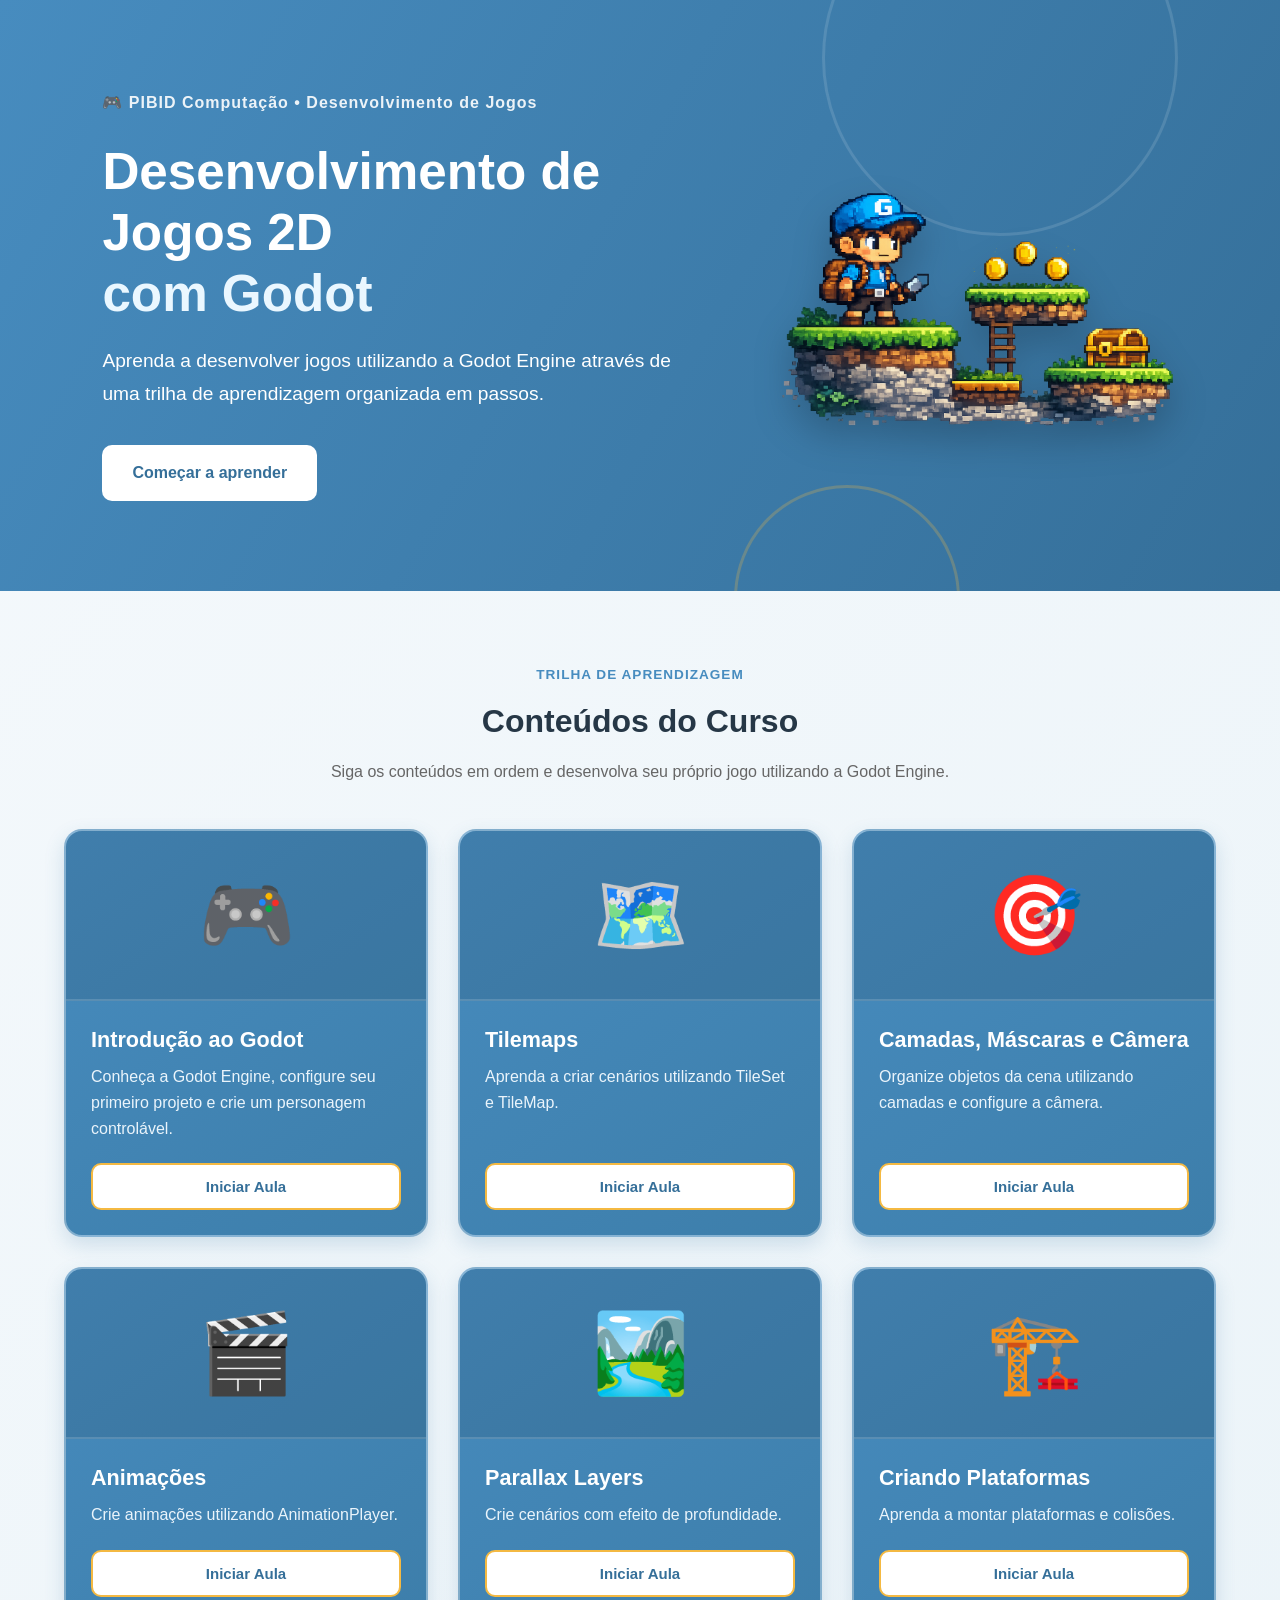
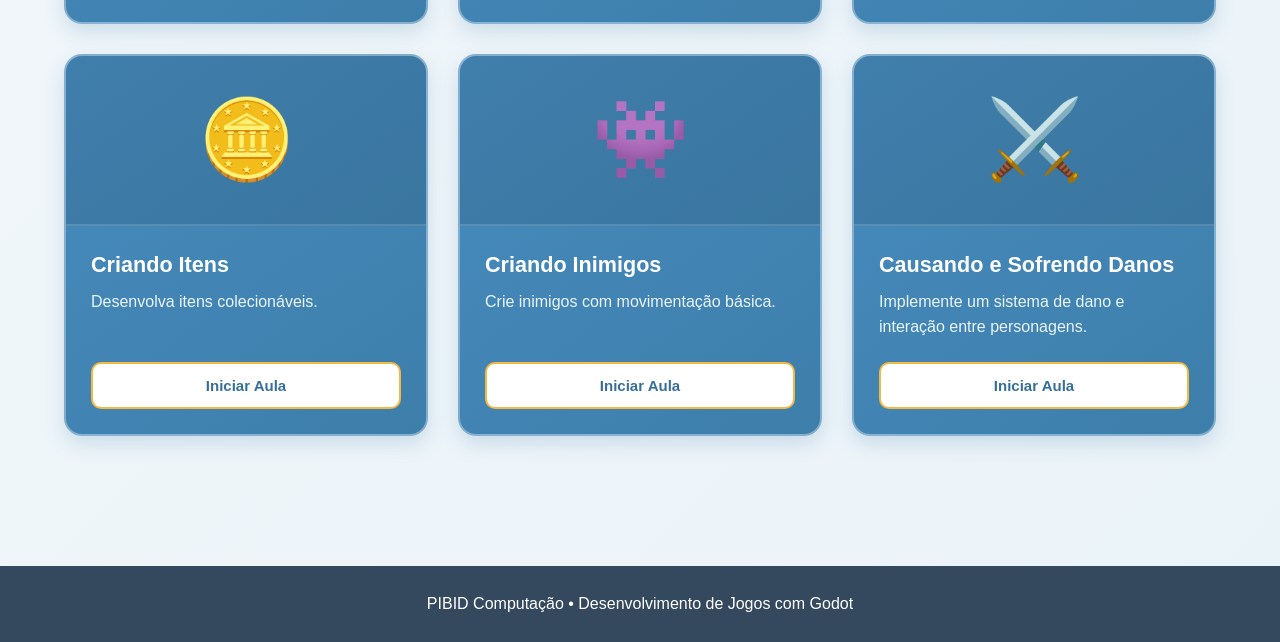
==== index.html @ dbb88f2e "feat: criação da estrutura inicial do site" ====
<!DOCTYPE html>
<html lang="pt-BR">

<head>

    <meta charset="UTF-8">

    <meta name="viewport" content="width=device-width, initial-scale=1.0">

    <title>Curso Godot - PIBID</title>

    <link rel="stylesheet" href="css/style.css">

</head>


<body>


    <!-- ==========================
         CABEÇALHO
    =========================== -->

    <header class="hero">

        <div class="hero-content">


            <span class="hero-tag">
                🎮 PIBID Computação • Desenvolvimento de Jogos
            </span>


            <h1>

                Desenvolvimento de Jogos 2D

                <span>com Godot</span>

            </h1>


            <p>

                Aprenda a desenvolver jogos utilizando a Godot Engine
                através de uma trilha de aprendizagem organizada em passos.

            </p>


            <a href="#conteudos" class="btn">

                Começar a aprender

            </a>


        </div>

        <div class="hero-image">

            <img
                src="assets\imagens\ícone_cabeçalho.png"
                alt="Personagem de um jogo 2D">

        </div>        

    </header>



    <!-- ==========================
         CONTEÚDOS
    =========================== -->

    <main class="container">


        <section id="conteudos">


            <div class="section-header">

                <span class="section-tag">
                    TRILHA DE APRENDIZAGEM
                </span>


                <h2>

                    Conteúdos do Curso

                </h2>


                <p>

                    Siga os conteúdos em ordem e desenvolva seu próprio jogo
                    utilizando a Godot Engine.

                </p>

            </div>



            <div id="cards" class="cards">

                <!-- Cards criados pelo JavaScript -->

            </div>


        </section>


    </main>



    <!-- ==========================
         RODAPÉ
    =========================== -->

    <footer>

        <p>

            PIBID Computação • Desenvolvimento de Jogos com Godot

        </p>

    </footer>



    <!-- ==========================
         ARQUIVOS DAS AULAS
    =========================== -->

    <script src="js/aulas/introducao.js"></script>

    <script src="js/aulas/tilemaps.js"></script>

    <script src="js/aulas/camadas.js"></script>

    <script src="js/aulas/animacoes.js"></script>

    <script src="js/aulas/parallax.js"></script>

    <script src="js/aulas/plataformas.js"></script>

    <script src="js/aulas/itens.js"></script>

    <script src="js/aulas/inimigos.js"></script>

    <script src="js/aulas/danos.js"></script>


    <script src="js/aulas.js"></script>

    <script src="js/main.js"></script>


</body>

</html>
---- css/style.css ----
/* ==========================
   RESET
========================== */

* {
    margin: 0;
    padding: 0;
    box-sizing: border-box;
}

html {
    scroll-behavior: smooth;
}

body {

    font-family: "Segoe UI", Tahoma, Geneva, Verdana, sans-serif;

    background:
        linear-gradient(
            135deg,
            #f5f9fc,
            #eaf3f8
        );

    color: #263746;

    line-height: 1.6;

}


/* ==========================
   VARIÁVEIS
========================== */

:root {

    --azul-principal: #478cbf;

    --azul-escuro: #356f99;

    --azul-claro: #eaf6fc;

    --destaque: #f4b942;

    --texto: #263746;

}


/* ==========================
   CONTAINER
========================== */

.container {

    width: min(1200px, 90%);

    margin: auto;

}


/* ==========================
   HERO / CABEÇALHO
========================== */

.hero {

    position: relative;

    background:
        linear-gradient(
            120deg,
            #478cbf,
            #356f99
        );

    color: white;

    padding: 90px 8%;

    overflow: hidden;

    display: flex;

    align-items: center;

    justify-content: space-between;

    gap: 40px;

}


/* ==========================
   CÍRCULOS DECORATIVOS
========================== */

.hero::before {

    content: "";

    position: absolute;

    width: 350px;

    height: 350px;

    border: 3px solid rgba(255,255,255,.12);

    border-radius: 50%;

    right: 8%;

    top: -120px;

}


.hero::after {

    content: "";

    position: absolute;

    width: 220px;

    height: 220px;

    border: 3px solid rgba(244,185,66,.25);

    border-radius: 50%;

    right: 25%;

    bottom: -120px;

}


/* ==========================
   CONTEÚDO DO HERO
========================== */

.hero-content {

    position: relative;

    z-index: 2;

    max-width: 850px;

    flex: 1;

}


.hero-tag {

    display: inline-block;

    margin-bottom: 25px;

    font-size: 1rem;

    font-weight: bold;

    letter-spacing: 1px;

    opacity: .9;

}


.hero h1 {

    font-size: 3.2rem;

    line-height: 1.2;

    margin-bottom: 20px;

    font-weight: 700;

}


.hero h1 span {

    display: block;

    color: #eaf7ff;

}


.hero p {

    max-width: 650px;

    font-size: 1.2rem;

    line-height: 1.7;

    margin-bottom: 35px;

}


/* ==========================
   IMAGEM DO PERSONAGEM
========================== */

.hero-image {

    position: relative;

    z-index: 2;

    width: 40%;

    display: flex;

    justify-content: center;

    align-items: center;

}


.hero-image img {

    width: 380px;

    max-width: none;

    transform: scale(1.2);

    object-fit: contain;

    filter: drop-shadow(
        0 15px 15px rgba(0, 0, 0, .20)
    );

    transition: .3s;

}


.hero-image img:hover {

    transform: scale(1.25) translateY(-5px);

}


/* ==========================
   BOTÃO PRINCIPAL
========================== */

.hero .btn {

    display: inline-block;

    padding: 15px 30px;

    background: white;

    color: var(--azul-escuro);

    text-decoration: none;

    border-radius: 10px;

    font-weight: bold;

    transition: .3s;

}


.hero .btn:hover {

    transform: translateY(-3px);

    background: var(--destaque);

    color: white;

}


/* ==========================
   CONTEÚDOS
========================== */

#conteudos {

    padding: 70px 0;

}


.section-header {

    text-align: center;

    max-width: 700px;

    margin: 0 auto 45px;

}


.section-tag {

    display: inline-block;

    color: var(--azul-principal);

    font-size: .85rem;

    font-weight: bold;

    letter-spacing: 1px;

    margin-bottom: 10px;

}


.section-header h2 {

    font-size: 2rem;

    margin-bottom: 12px;

}


.section-header p {

    color: #666;

}


/* ==========================
   GRID DOS CARDS
========================== */

.cards {

    display: grid;

    grid-template-columns:
        repeat(auto-fit, minmax(280px, 1fr));

    gap: 30px;

}


/* ==========================
   CARD
========================== */

.card {

    background:
        linear-gradient(
            145deg,
            #478cbf,
            #3d7eaa
        );

    border-radius: 18px;

    overflow: hidden;

    border: 2px solid rgba(255,255,255,.35);

    box-shadow:
        0 8px 20px rgba(47,111,159,.18);

    transition: .3s;

    color: white;

    display: flex;

    flex-direction: column;

}


.card:hover {

    transform: translateY(-8px);

    border-color: var(--destaque);

    box-shadow:
        0 15px 35px rgba(47,111,159,.25);

}


/* ==========================
   ÍCONE DO CARD
========================== */

.card-icon {

    height: 170px;

    display: flex;

    align-items: center;

    justify-content: center;

    font-size: 78px;

    background: rgba(0,0,0,.10);

    border-bottom: 2px solid rgba(255,255,255,.15);

    transition: .3s;

}


.card:hover .card-icon {

    background: rgba(0,0,0,.16);

    transform: scale(1.03);

}


/* ==========================
   CONTEÚDO DO CARD
========================== */

.card-content {

    padding: 25px;

    display: flex;

    flex-direction: column;

    flex: 1;

}


.card-content h3 {

    margin-bottom: 10px;

    font-size: 1.35rem;

    line-height: 1.3;

}


.card-content p {

    color: #eaf4fb;

    margin-bottom: 22px;

    line-height: 1.6;

}


/* ==========================
   BOTÃO DO CARD
========================== */

.card-content button {

    width: 100%;

    border: 2px solid var(--destaque);

    background: white;

    color: var(--azul-escuro);

    padding: 13px;

    border-radius: 10px;

    cursor: pointer;

    font-size: 15px;

    font-weight: bold;

    transition: .3s;

    margin-top: auto;

}


.card-content button:hover {

    background: var(--destaque);

    color: white;

    transform: translateY(-2px);

}


.card-content button:hover {

    background: var(--destaque);

    color: white;

    transform: translateY(-2px);

}


/* ==========================
   RODAPÉ
========================== */

footer {

    background: #34495e;

    color: white;

    text-align: center;

    padding: 25px;

    margin-top: 60px;

}


/* ==========================
   RESPONSIVIDADE
========================== */

@media (max-width: 768px) {

    .hero {

        flex-direction: column;

        text-align: center;

        padding: 80px 7%;

    }


    .hero-content {

        max-width: 100%;

    }


    .hero h1 {

        font-size: 2.8rem;

    }


    .hero p {

        font-size: 1rem;

        margin-left: auto;

        margin-right: auto;

    }


    .hero-image {

        width: 100%;

        margin-top: 20px;

    }


    .hero-image img {

        width: 280px;

        transform: scale(1);

    }


    .hero-image img:hover {

        transform: scale(1.05) translateY(-5px);

    }


    .hero::before {

        right: -180px;

    }


    .hero::after {

        right: -80px;

    }

}
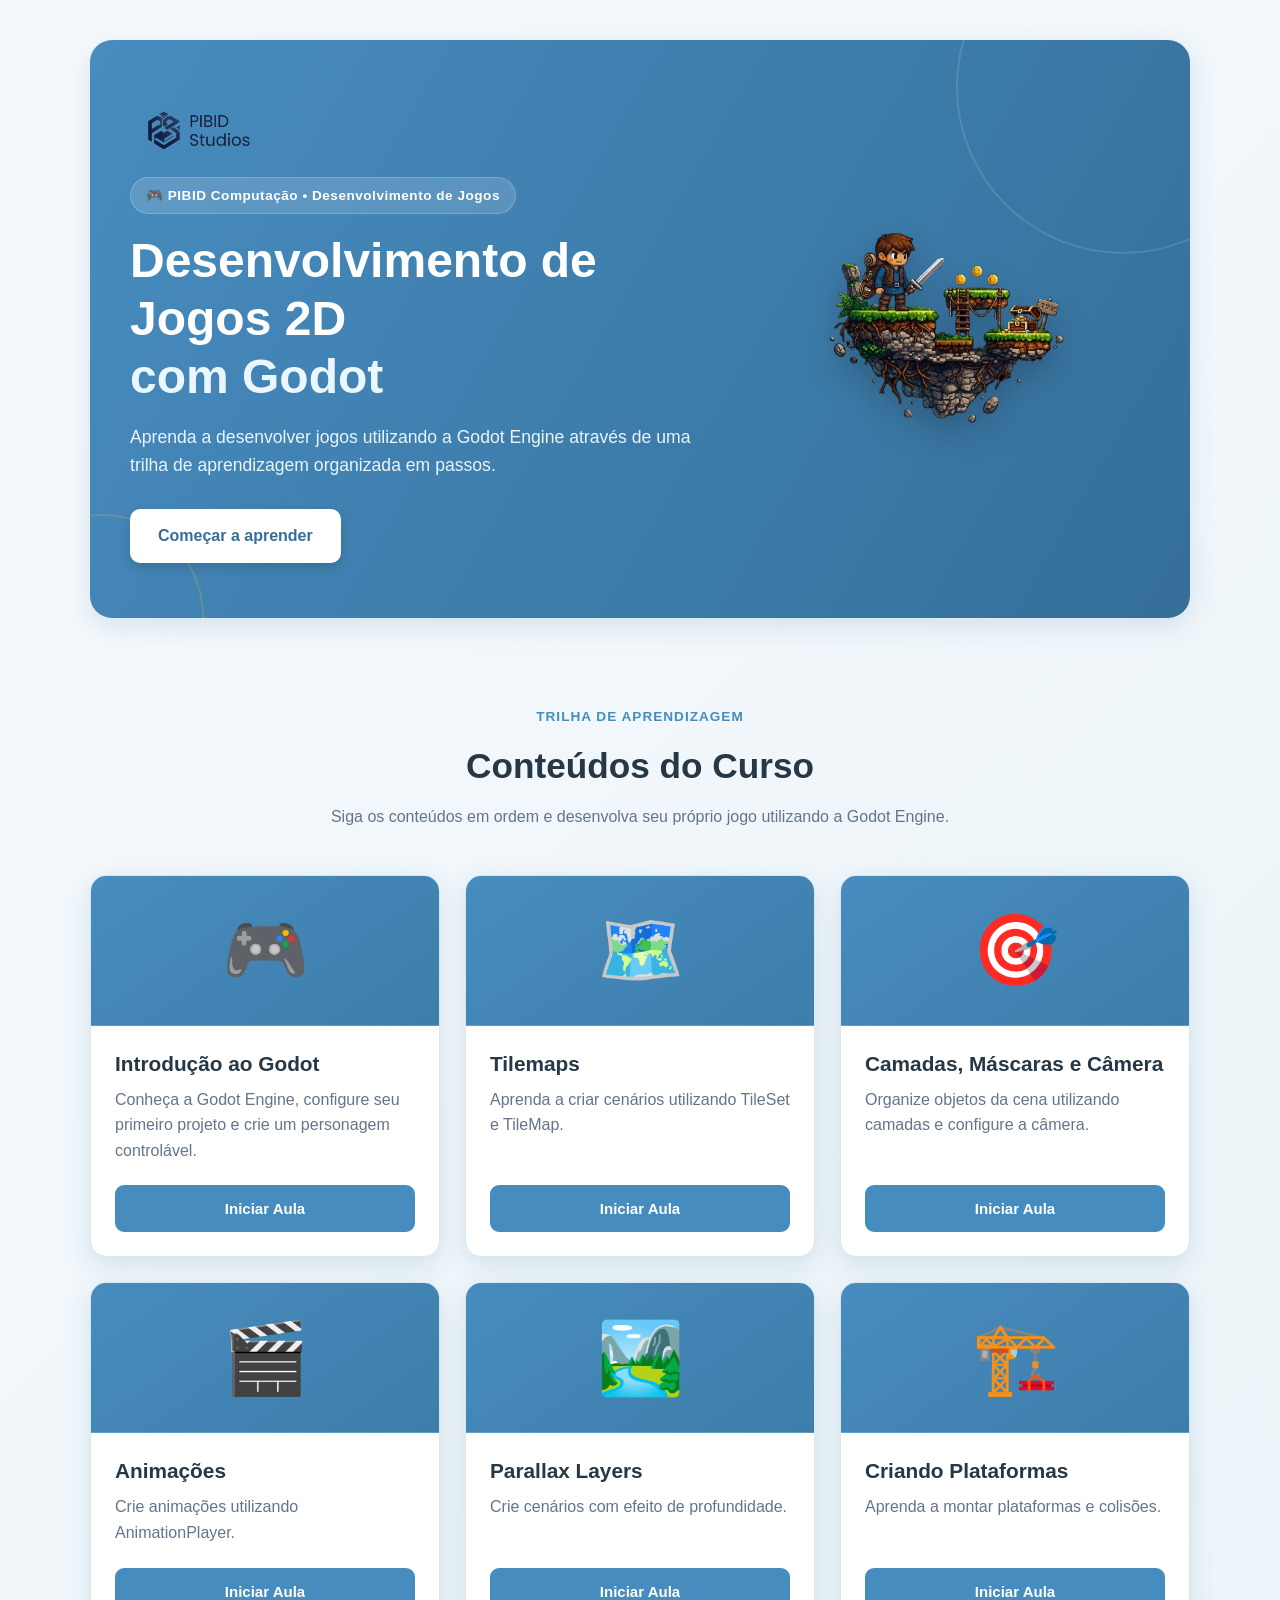
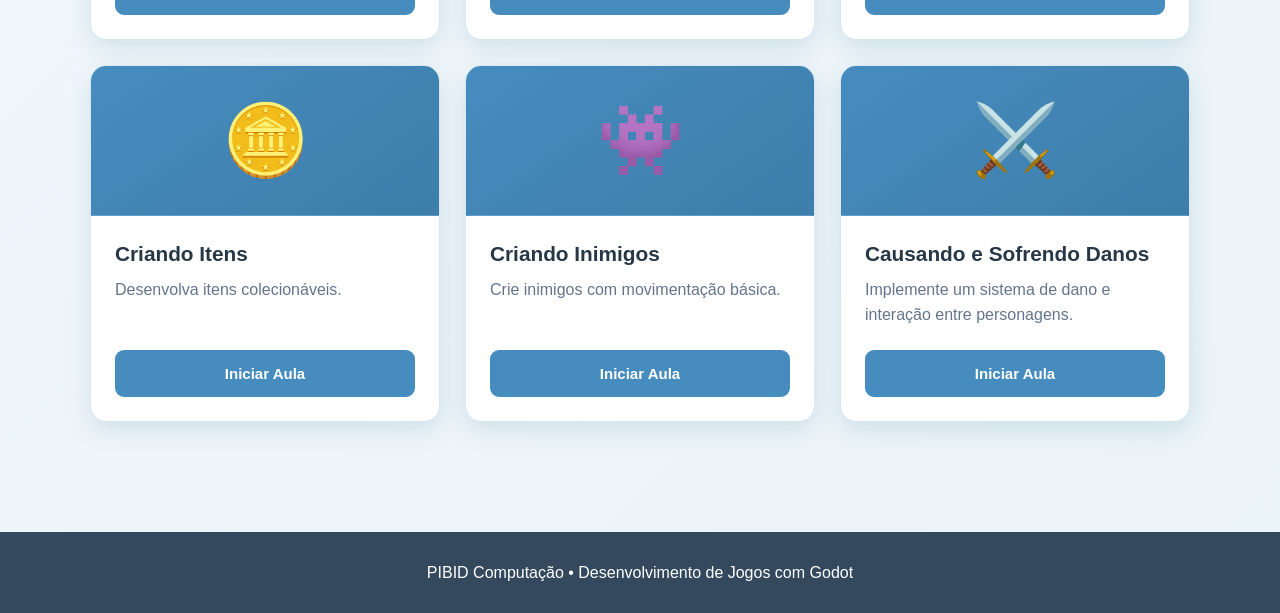
==== commit f5bcd73f: "feat: adiciona o logo" ====
--- a/index.html
+++ b/index.html
@@ -25,18 +25,18 @@
 
         <div class="hero-content">
 
+            <img 
+                src="assets/imagens/logo.png" 
+                alt="Logo do curso"
+                class="logo">
 
             <span class="hero-tag">
                 🎮 PIBID Computação • Desenvolvimento de Jogos
             </span>
 
-
             <h1>
-
                 Desenvolvimento de Jogos 2D
-
                 <span>com Godot</span>
-
             </h1>
 
 
--- a/css/style.css
+++ b/css/style.css
@@ -13,7 +13,6 @@
 }
 
 body {
-
     font-family: "Segoe UI", Tahoma, Geneva, Verdana, sans-serif;
 
     background:
@@ -26,7 +25,6 @@
     color: #263746;
 
     line-height: 1.6;
-
 }
 
 
@@ -40,12 +38,26 @@
 
     --azul-escuro: #356f99;
 
+    --azul-muito-escuro: #285777;
+
     --azul-claro: #eaf6fc;
 
     --destaque: #f4b942;
 
     --texto: #263746;
 
+    --texto-secundario: #64748b;
+
+    --branco: #ffffff;
+
+    --borda: #d7e6ef;
+
+    --sombra:
+        0 8px 25px rgba(47, 111, 159, .15);
+
+    --sombra-hover:
+        0 15px 35px rgba(47, 111, 159, .25);
+
 }
 
 
@@ -55,7 +67,7 @@
 
 .container {
 
-    width: min(1200px, 90%);
+    width: min(1100px, 92%);
 
     margin: auto;
 
@@ -63,12 +75,28 @@
 
 
 /* ==========================
-   HERO / CABEÇALHO
+   HERO
 ========================== */
 
 .hero {
 
     position: relative;
+
+    max-width: 1100px;
+
+    min-height: 460px;
+
+    margin: 40px auto;
+
+    padding: 55px 40px;
+
+    display: flex;
+
+    align-items: center;
+
+    justify-content: space-between;
+
+    gap: 50px;
 
     background:
         linear-gradient(
@@ -79,270 +107,287 @@
 
     color: white;
 
-    padding: 90px 8%;
+    border-radius: 22px;
+
+    box-shadow: var(--sombra);
 
     overflow: hidden;
 
+}
+
+.hero-tag {
+    display: block;
+    margin-left: 0;
+    padding-left: 0;
+}
+
+.logo {
+    display: block;
+    width: 130px;
+    margin-bottom: 15px;
+}
+
+/* ==========================
+   DECORAÇÕES DO HERO
+========================== */
+
+.hero::before {
+
+    content: "";
+
+    position: absolute;
+
+    width: 330px;
+
+    height: 330px;
+
+    border-radius: 50%;
+
+    border: 2px solid rgba(255, 255, 255, .12);
+
+    right: -100px;
+
+    top: -120px;
+
+}
+
+
+.hero::after {
+
+    content: "";
+
+    position: absolute;
+
+    width: 200px;
+
+    height: 200px;
+
+    border-radius: 50%;
+
+    border: 2px solid rgba(244, 185, 66, .20);
+
+    left: -90px;
+
+    bottom: -100px;
+
+}
+
+
+/* ==========================
+   CONTEÚDO DO HERO
+========================== */
+
+.hero-content {
+
+    position: relative;
+
+    z-index: 2;
+
+    flex: 1;
+
+}
+
+
+.hero-tag {
+
+    display: inline-block;
+
+    margin-bottom: 18px;
+
+    padding: 7px 15px;
+
+    background: rgba(255, 255, 255, .14);
+
+    color: #ffffff;
+
+    border: 1px solid rgba(255, 255, 255, .20);
+
+    border-radius: 20px;
+
+    font-size: .85rem;
+
+    font-weight: bold;
+
+    letter-spacing: .5px;
+
+}
+
+
+.hero h1 {
+
+    font-size: 3rem;
+
+    line-height: 1.2;
+
+    color: white;
+
+    margin-bottom: 18px;
+
+}
+
+
+.hero h1 span {
+
+    display: block;
+
+    color: #eaf7ff;
+
+}
+
+
+.hero p {
+
+    max-width: 620px;
+
+    margin-bottom: 30px;
+
+    color: #eaf4fb;
+
+    font-size: 1.1rem;
+
+}
+
+
+/* ==========================
+   IMAGEM DO HERO
+========================== */
+
+.hero-image {
+
+    position: relative;
+
+    z-index: 2;
+
+    width: 40%;
+
     display: flex;
 
+    justify-content: center;
+
     align-items: center;
 
-    justify-content: space-between;
-
-    gap: 40px;
-
-}
-
-
-/* ==========================
-   CÍRCULOS DECORATIVOS
-========================== */
-
-.hero::before {
-
-    content: "";
-
-    position: absolute;
-
-    width: 350px;
-
-    height: 350px;
-
-    border: 3px solid rgba(255,255,255,.12);
-
-    border-radius: 50%;
-
-    right: 8%;
-
-    top: -120px;
-
-}
-
-
-.hero::after {
-
-    content: "";
-
-    position: absolute;
-
-    width: 220px;
-
-    height: 220px;
-
-    border: 3px solid rgba(244,185,66,.25);
-
-    border-radius: 50%;
-
-    right: 25%;
-
-    bottom: -120px;
-
-}
-
-
-/* ==========================
-   CONTEÚDO DO HERO
-========================== */
-
-.hero-content {
-
-    position: relative;
-
-    z-index: 2;
-
-    max-width: 850px;
-
-    flex: 1;
-
-}
-
-
-.hero-tag {
+}
+
+
+.hero-image img {
+
+    width: 330px;
+
+    max-width: 100%;
+
+    object-fit: contain;
+
+    filter:
+        drop-shadow(
+            0 15px 15px rgba(0, 0, 0, .20)
+        );
+
+    transition: .3s;
+
+}
+
+
+.hero-image img:hover {
+
+    transform: translateY(-8px) scale(1.04);
+
+}
+
+
+/* ==========================
+   BOTÃO PRINCIPAL
+========================== */
+
+.hero .btn {
 
     display: inline-block;
 
-    margin-bottom: 25px;
-
-    font-size: 1rem;
+    padding: 14px 28px;
+
+    background: white;
+
+    color: var(--azul-escuro);
+
+    text-decoration: none;
+
+    border-radius: 10px;
 
     font-weight: bold;
 
+    box-shadow:
+        0 5px 12px rgba(0, 0, 0, .15);
+
+    transition: .3s;
+
+}
+
+
+.hero .btn:hover {
+
+    background: var(--destaque);
+
+    color: white;
+
+    transform: translateY(-3px);
+
+    box-shadow: var(--sombra-hover);
+
+}
+
+
+/* ==========================
+   CONTEÚDOS
+========================== */
+
+#conteudos {
+
+    padding: 45px 0 80px;
+
+}
+
+
+.section-header {
+
+    text-align: center;
+
+    max-width: 700px;
+
+    margin: 0 auto 45px;
+
+}
+
+
+.section-tag {
+
+    display: inline-block;
+
+    margin-bottom: 10px;
+
+    color: var(--azul-principal);
+
+    font-size: .85rem;
+
+    font-weight: bold;
+
     letter-spacing: 1px;
 
-    opacity: .9;
-
-}
-
-
-.hero h1 {
-
-    font-size: 3.2rem;
-
-    line-height: 1.2;
-
-    margin-bottom: 20px;
-
-    font-weight: 700;
-
-}
-
-
-.hero h1 span {
-
-    display: block;
-
-    color: #eaf7ff;
-
-}
-
-
-.hero p {
-
-    max-width: 650px;
-
-    font-size: 1.2rem;
-
-    line-height: 1.7;
-
-    margin-bottom: 35px;
-
-}
-
-
-/* ==========================
-   IMAGEM DO PERSONAGEM
-========================== */
-
-.hero-image {
-
-    position: relative;
-
-    z-index: 2;
-
-    width: 40%;
-
-    display: flex;
-
-    justify-content: center;
-
-    align-items: center;
-
-}
-
-
-.hero-image img {
-
-    width: 380px;
-
-    max-width: none;
-
-    transform: scale(1.2);
-
-    object-fit: contain;
-
-    filter: drop-shadow(
-        0 15px 15px rgba(0, 0, 0, .20)
-    );
-
-    transition: .3s;
-
-}
-
-
-.hero-image img:hover {
-
-    transform: scale(1.25) translateY(-5px);
-
-}
-
-
-/* ==========================
-   BOTÃO PRINCIPAL
-========================== */
-
-.hero .btn {
-
-    display: inline-block;
-
-    padding: 15px 30px;
-
-    background: white;
-
-    color: var(--azul-escuro);
-
-    text-decoration: none;
-
-    border-radius: 10px;
-
-    font-weight: bold;
-
-    transition: .3s;
-
-}
-
-
-.hero .btn:hover {
-
-    transform: translateY(-3px);
-
-    background: var(--destaque);
-
-    color: white;
-
-}
-
-
-/* ==========================
-   CONTEÚDOS
-========================== */
-
-#conteudos {
-
-    padding: 70px 0;
-
-}
-
-
-.section-header {
-
-    text-align: center;
-
-    max-width: 700px;
-
-    margin: 0 auto 45px;
-
-}
-
-
-.section-tag {
-
-    display: inline-block;
-
-    color: var(--azul-principal);
-
-    font-size: .85rem;
-
-    font-weight: bold;
-
-    letter-spacing: 1px;
+}
+
+
+.section-header h2 {
+
+    font-size: 2.2rem;
+
+    color: var(--texto);
 
     margin-bottom: 10px;
 
 }
 
 
-.section-header h2 {
-
-    font-size: 2rem;
-
-    margin-bottom: 12px;
-
-}
-
-
 .section-header p {
 
-    color: #666;
+    color: var(--texto-secundario);
 
 }
 
@@ -358,7 +403,7 @@
     grid-template-columns:
         repeat(auto-fit, minmax(280px, 1fr));
 
-    gap: 30px;
+    gap: 25px;
 
 }
 
@@ -368,6 +413,54 @@
 ========================== */
 
 .card {
+
+    background: var(--branco);
+
+    border: 1px solid var(--borda);
+
+    border-radius: 16px;
+
+    overflow: hidden;
+
+    box-shadow: var(--sombra);
+
+    transition: .3s;
+
+    display: flex;
+
+    flex-direction: column;
+
+    color: var(--texto);
+
+}
+
+
+.card:hover {
+
+    transform: translateY(-7px);
+
+    box-shadow: var(--sombra-hover);
+
+    border-color: var(--destaque);
+
+}
+
+
+/* ==========================
+   ÍCONE / IMAGEM DO CARD
+========================== */
+
+.card-icon {
+
+    height: 150px;
+
+    display: flex;
+
+    align-items: center;
+
+    justify-content: center;
+
+    font-size: 70px;
 
     background:
         linear-gradient(
@@ -376,145 +469,104 @@
             #3d7eaa
         );
 
-    border-radius: 18px;
-
-    overflow: hidden;
-
-    border: 2px solid rgba(255,255,255,.35);
-
-    box-shadow:
-        0 8px 20px rgba(47,111,159,.18);
+    border-bottom: 1px solid rgba(255, 255, 255, .15);
 
     transition: .3s;
 
+}
+
+
+.card:hover .card-icon {
+
+    background:
+        linear-gradient(
+            145deg,
+            #3d7eaa,
+            #356f99
+        );
+
+    transform: scale(1.02);
+
+}
+
+
+/* ==========================
+   CONTEÚDO DO CARD
+========================== */
+
+.card-content {
+
+    padding: 24px;
+
+    display: flex;
+
+    flex-direction: column;
+
+    flex: 1;
+
+}
+
+
+.card-content h3 {
+
+    color: var(--texto);
+
+    margin-bottom: 10px;
+
+    font-size: 1.3rem;
+
+    line-height: 1.3;
+
+}
+
+
+.card-content p {
+
+    color: var(--texto-secundario);
+
+    margin-bottom: 22px;
+
+    line-height: 1.6;
+
+}
+
+
+/* ==========================
+   BOTÃO DO CARD
+========================== */
+
+.card-content button {
+
+    width: 100%;
+
+    margin-top: auto;
+
+    padding: 13px;
+
+    border: 2px solid var(--azul-principal);
+
+    border-radius: 9px;
+
+    background: var(--azul-principal);
+
     color: white;
 
-    display: flex;
-
-    flex-direction: column;
-
-}
-
-
-.card:hover {
-
-    transform: translateY(-8px);
-
-    border-color: var(--destaque);
-
-    box-shadow:
-        0 15px 35px rgba(47,111,159,.25);
-
-}
-
-
-/* ==========================
-   ÍCONE DO CARD
-========================== */
-
-.card-icon {
-
-    height: 170px;
-
-    display: flex;
-
-    align-items: center;
-
-    justify-content: center;
-
-    font-size: 78px;
-
-    background: rgba(0,0,0,.10);
-
-    border-bottom: 2px solid rgba(255,255,255,.15);
+    cursor: pointer;
+
+    font-size: 15px;
+
+    font-weight: bold;
 
     transition: .3s;
 
 }
 
 
-.card:hover .card-icon {
-
-    background: rgba(0,0,0,.16);
-
-    transform: scale(1.03);
-
-}
-
-
-/* ==========================
-   CONTEÚDO DO CARD
-========================== */
-
-.card-content {
-
-    padding: 25px;
-
-    display: flex;
-
-    flex-direction: column;
-
-    flex: 1;
-
-}
-
-
-.card-content h3 {
-
-    margin-bottom: 10px;
-
-    font-size: 1.35rem;
-
-    line-height: 1.3;
-
-}
-
-
-.card-content p {
-
-    color: #eaf4fb;
-
-    margin-bottom: 22px;
-
-    line-height: 1.6;
-
-}
-
-
-/* ==========================
-   BOTÃO DO CARD
-========================== */
-
-.card-content button {
-
-    width: 100%;
-
-    border: 2px solid var(--destaque);
-
-    background: white;
-
-    color: var(--azul-escuro);
-
-    padding: 13px;
-
-    border-radius: 10px;
-
-    cursor: pointer;
-
-    font-size: 15px;
-
-    font-weight: bold;
-
-    transition: .3s;
-
-    margin-top: auto;
-
-}
-
-
 .card-content button:hover {
 
-    background: var(--destaque);
+    background: var(--azul-escuro);
+
+    border-color: var(--azul-escuro);
 
     color: white;
 
@@ -523,33 +575,22 @@
 }
 
 
-.card-content button:hover {
-
-    background: var(--destaque);
+/* ==========================
+   RODAPÉ
+========================== */
+
+footer {
+
+    margin-top: 30px;
+
+    padding: 28px;
+
+    background: #34495e;
 
     color: white;
 
-    transform: translateY(-2px);
-
-}
-
-
-/* ==========================
-   RODAPÉ
-========================== */
-
-footer {
-
-    background: #34495e;
-
-    color: white;
-
     text-align: center;
 
-    padding: 25px;
-
-    margin-top: 60px;
-
 }
 
 
@@ -565,72 +606,58 @@
 
         text-align: center;
 
-        padding: 80px 7%;
+        margin: 20px auto;
+
+        padding: 45px 25px;
+
+        gap: 30px;
 
     }
 
 
-    .hero-content {
-
-        max-width: 100%;
+    .hero h1 {
+
+        font-size: 2.2rem;
 
     }
 
 
-    .hero h1 {
-
-        font-size: 2.8rem;
+    .hero p {
+
+        font-size: 1rem;
+
+        margin-left: auto;
+
+        margin-right: auto;
 
     }
 
 
-    .hero p {
-
-        font-size: 1rem;
-
-        margin-left: auto;
-
-        margin-right: auto;
+    .hero-image {
+
+        width: 100%;
 
     }
 
 
-    .hero-image {
-
-        width: 100%;
-
-        margin-top: 20px;
+    .hero-image img {
+
+        width: 240px;
 
     }
 
 
-    .hero-image img {
-
-        width: 280px;
-
-        transform: scale(1);
+    .cards {
+
+        grid-template-columns: 1fr;
 
     }
 
 
-    .hero-image img:hover {
-
-        transform: scale(1.05) translateY(-5px);
+    .section-header h2 {
+
+        font-size: 1.8rem;
 
     }
 
-
-    .hero::before {
-
-        right: -180px;
-
-    }
-
-
-    .hero::after {
-
-        right: -80px;
-
-    }
-
 }
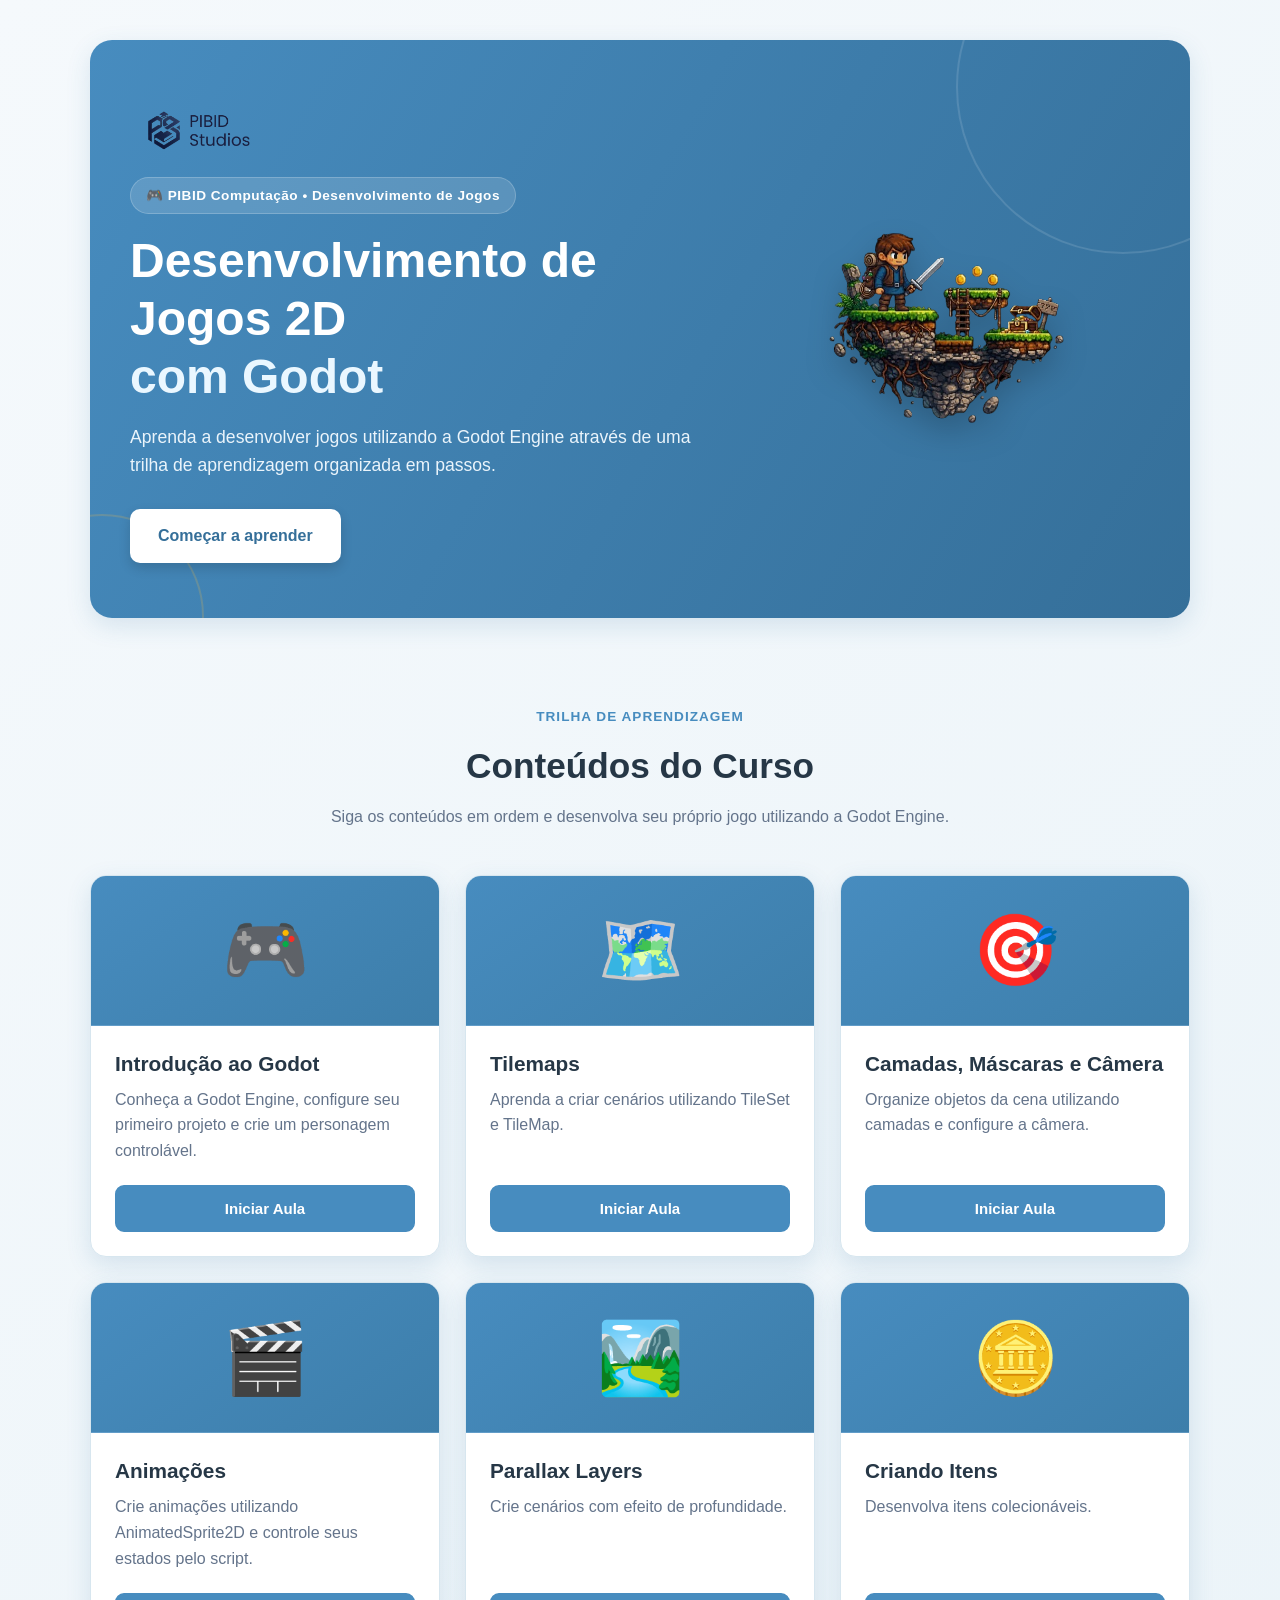
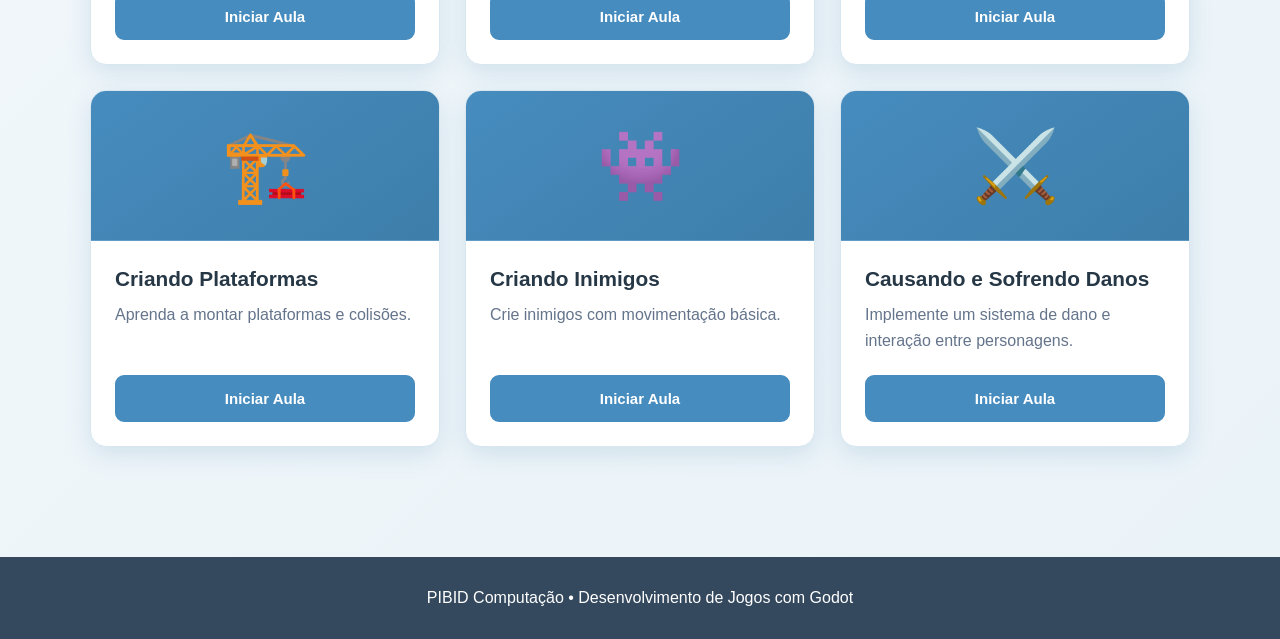
==== commit 4e8cb22d: "Reorganiza sequência das aulas e atualiza conteúdos" ====
--- a/index.html
+++ b/index.html
@@ -148,20 +148,18 @@
 
     <script src="js/aulas/parallax.js"></script>
 
+    <script src="js/aulas/itens.js"></script>
+
     <script src="js/aulas/plataformas.js"></script>
-
-    <script src="js/aulas/itens.js"></script>
 
     <script src="js/aulas/inimigos.js"></script>
 
     <script src="js/aulas/danos.js"></script>
 
-
     <script src="js/aulas.js"></script>
 
     <script src="js/main.js"></script>
 
-
 </body>
 
 </html>
